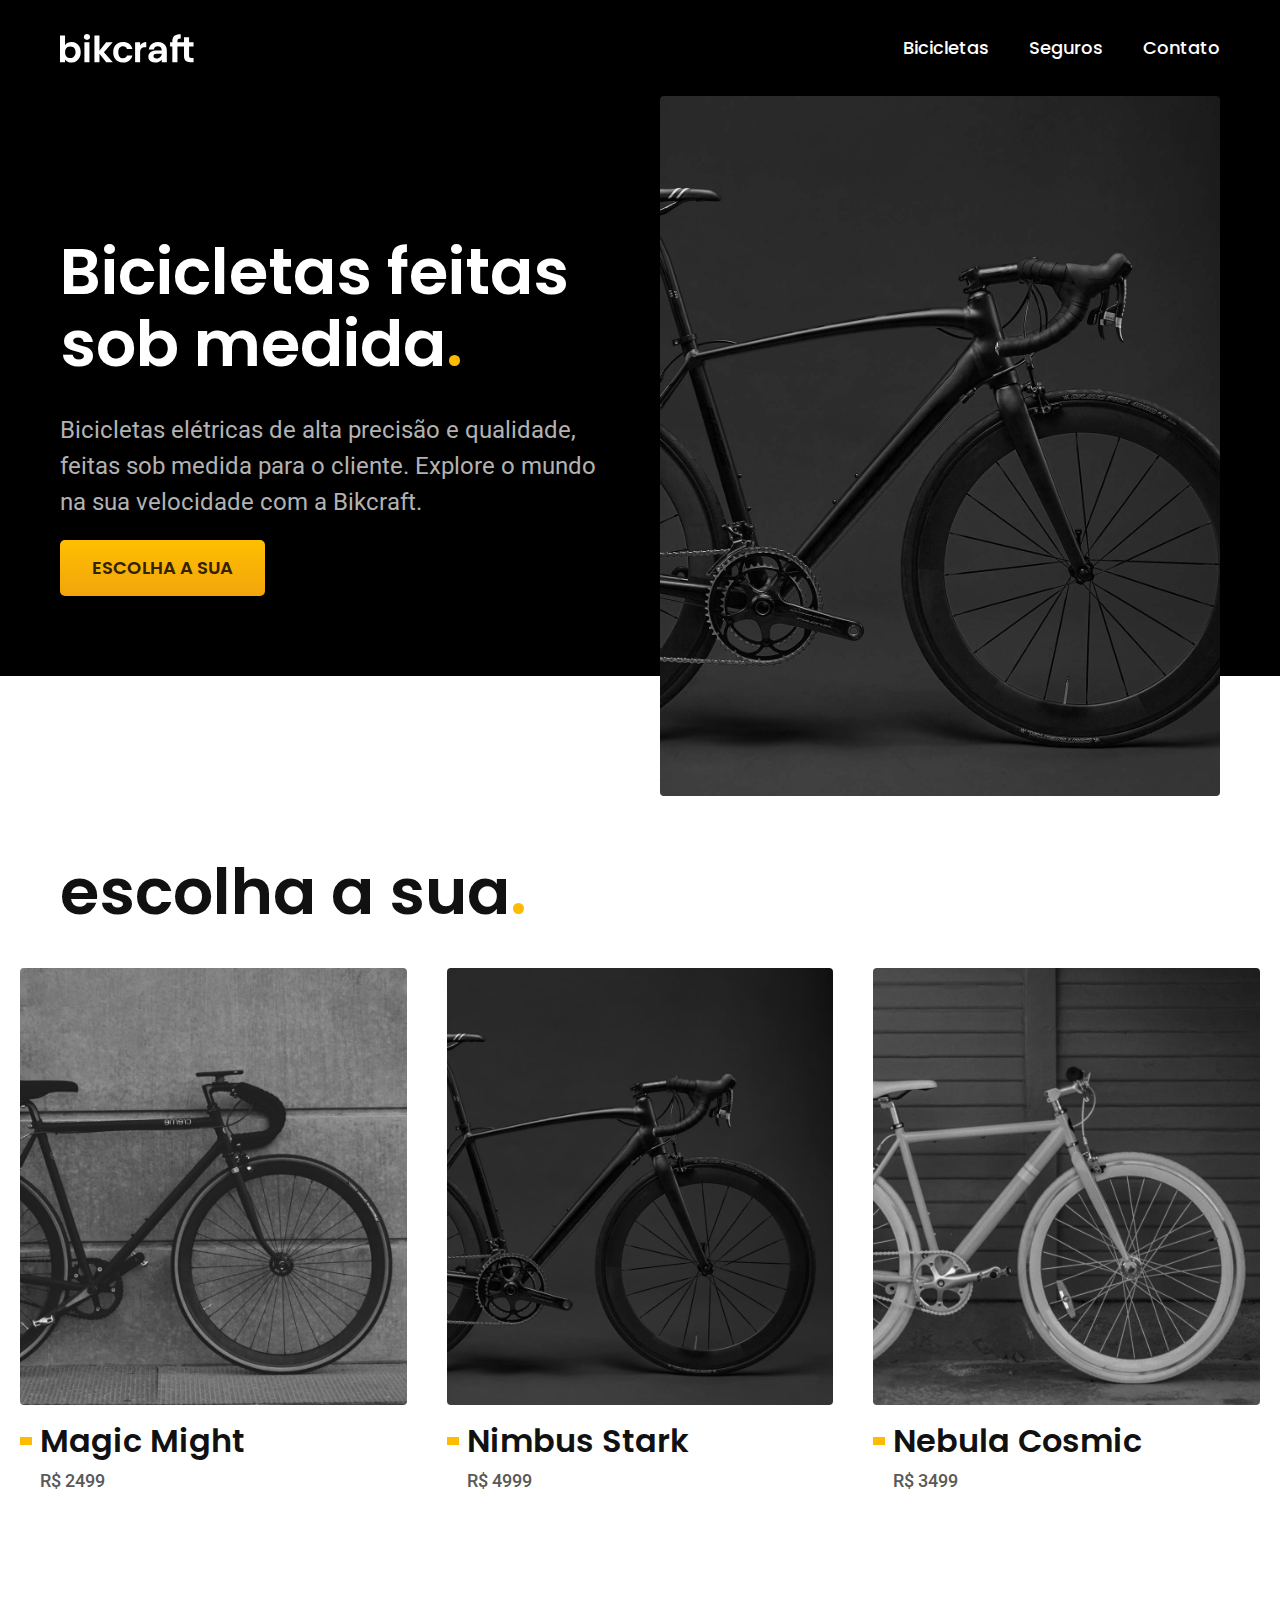
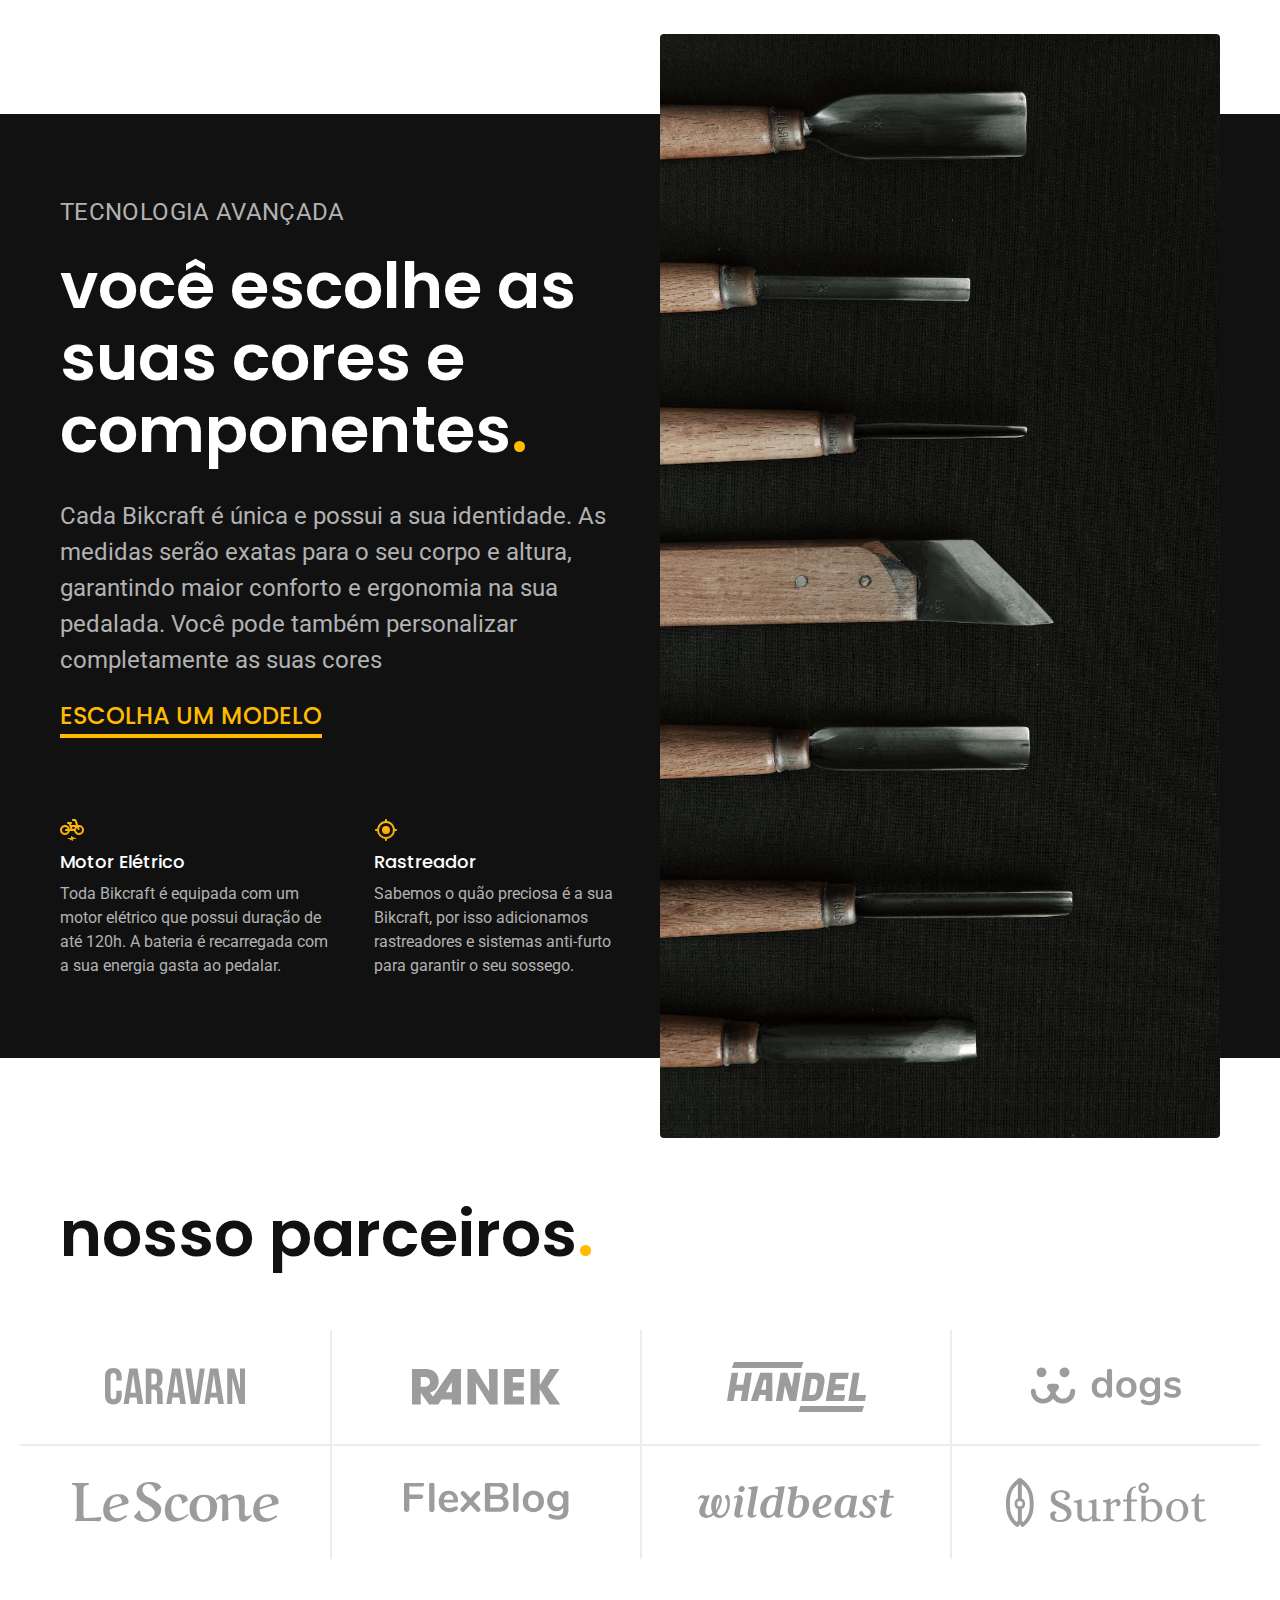
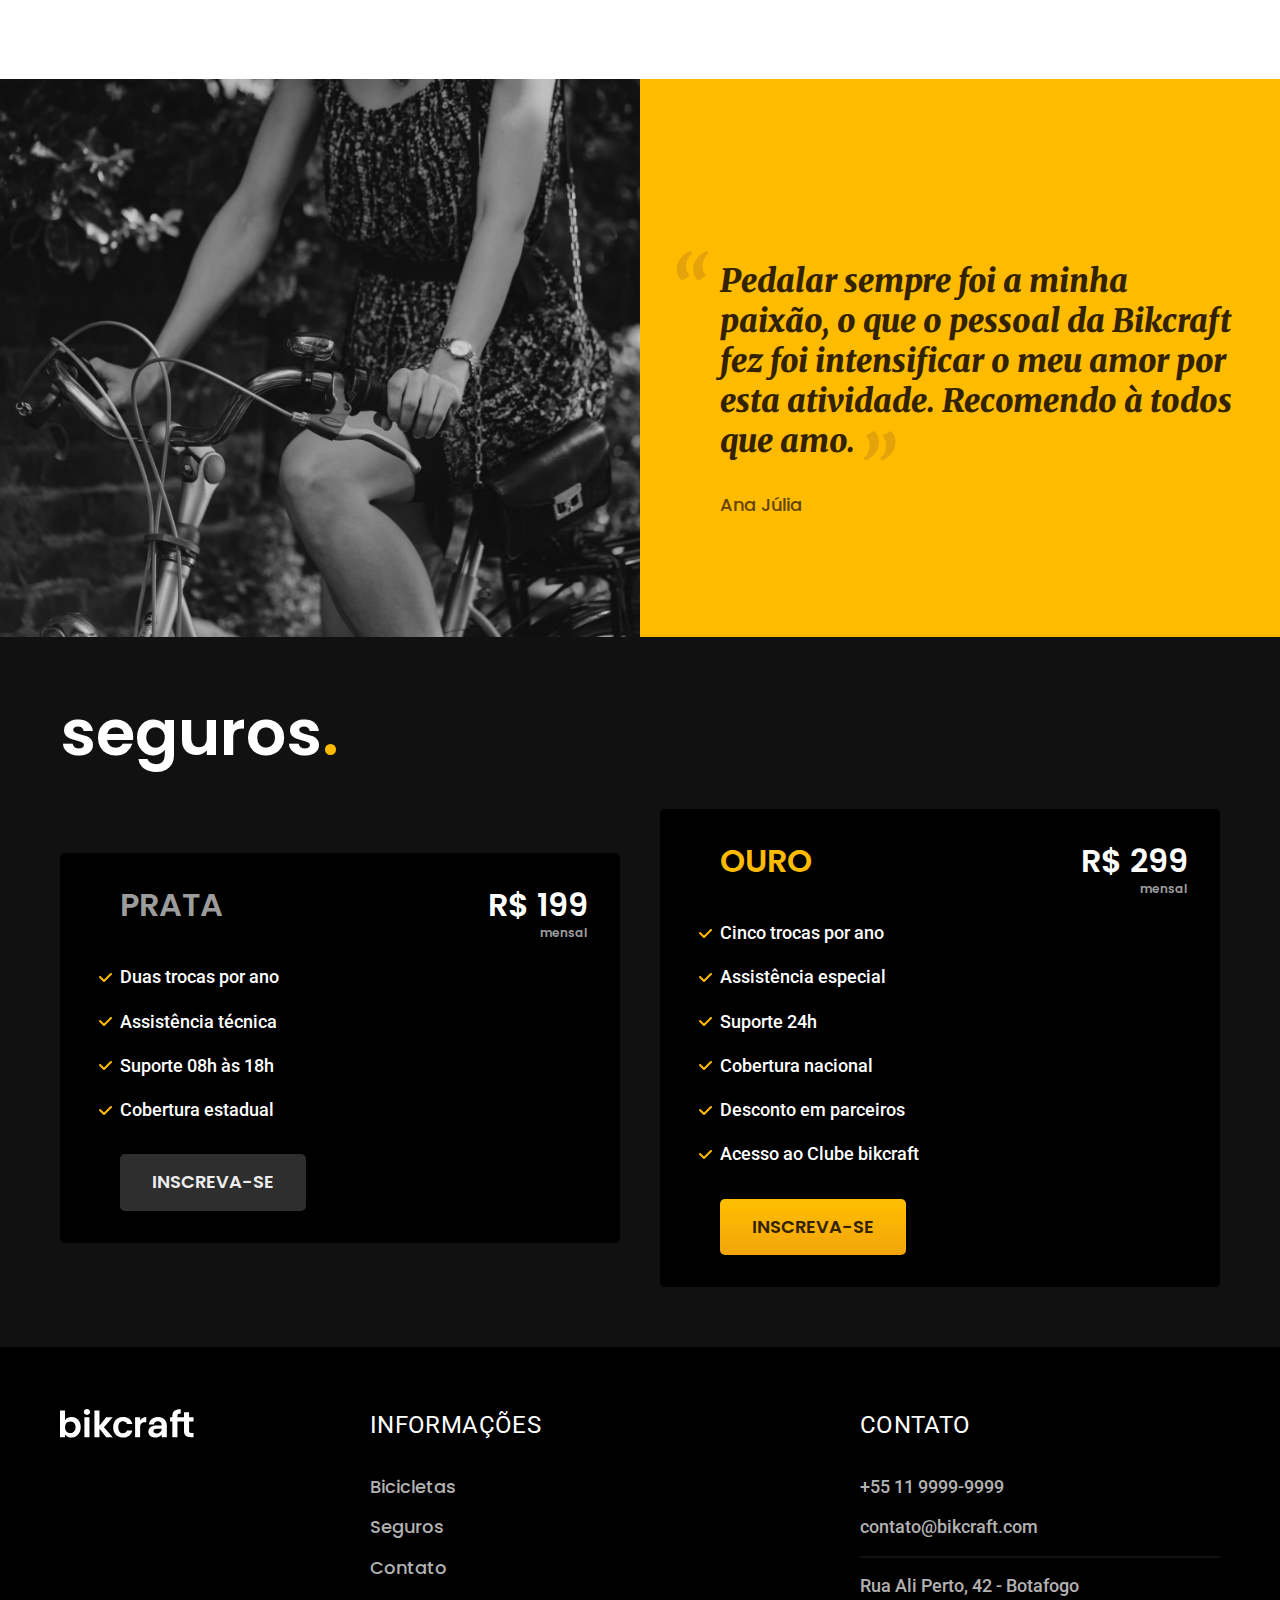
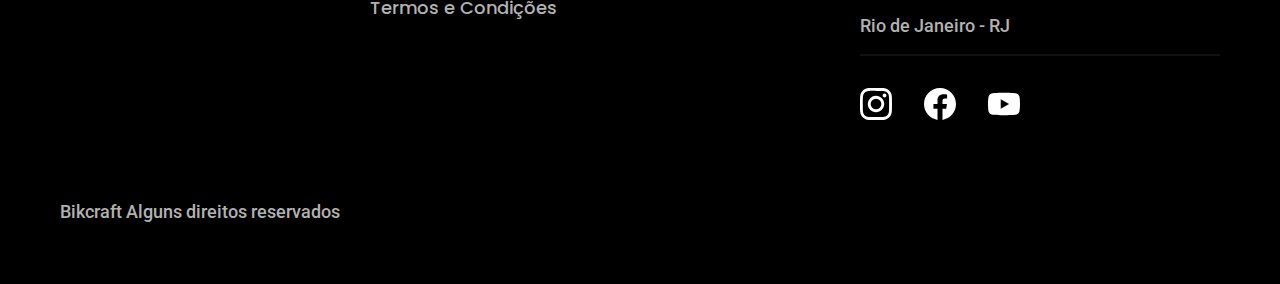
==== index.html @ 2ec8304d "Inserção landing page termos e folha de estilo termos" ====
<!DOCTYPE html>
<html lang="pt-br">

  <head>
    <meta charset="UTF-8" />
    <meta http-equiv="X-UA-Compatible" content="IE=edge" />
    <meta name="viewport" content="width=device-width, initial-scale=1.0" />
    <meta
      name="description"
      content="Bicicletas elétricas de alta precisão e qualidade,  feitas sob medida para o cliente. Explore o mundo na sua velocidade com a Bikcraft."
    />
    <link rel="preconnect" href="https://fonts.googleapis.com"/>
    <link rel="preconnect" href="https://fonts.gstatic.com" crossorigin />

    <link href="https://fonts.googleapis.com/css2?family=Merriweather:ital,wght@1,900&family=Poppins:wght@400;600&family=Roboto:wght@400;500&display=swap" rel="stylesheet">
    <link rel="stylesheet" href="./css/style.css" />

    <title>Bikcraft - Bicicletas Elétricas</title>
  </head>

  <body>
    <header class="header-bg">
      <div class="header container">
        <a href="./">
          <img src="./img/bikcraft.svg" alt="Bikcraft" />
        </a>
        <nav aria-label="primaria">
          <ul class="header-menu font-1-m cor-0">
            <li><a href="./bicicletas.html">Bicicletas</a></li>
            <li><a href="./seguros.html">Seguros</a></li>
            <li><a href="./contato.html">Contato</a></li>
          </ul>
        </nav>
      </div>
    </header>

    <main class="introducao-bg">
      <div class="introducao container">
        <div class="introducao-conteudo">
          <h1 class="font-1-xxl cor-0">
            Bicicletas feitas sob medida<span class="cor-p1">.</span>
          </h1>
          <p class="font-2-l cor-5">
            Bicicletas elétricas de alta precisão e qualidade, feitas sob medida
            para o cliente. Explore o mundo na sua velocidade com a Bikcraft.
          </p>
          <a class="botao" href="./bicicleta.html">Escolha a sua</a>
        </div>
        <div class="introducao-imagem">
          <img
            src="./img/fotos/introducao.jpg"
            alt="Bicicleta elétrica preta."
          />
        </div>
      </div>
    </main>

    <article class="bicicletas-lista">
      <h2 class="container font-1-xxl">
        escolha a sua<span class="cor-p1">.</span>
      </h2>

      <ul>
        <li>
          <a href="./bicicletas/magic.html">
            <img src="./img/bicicletas/magic-home.jpg" alt="Bicicleta preta" />
            <h3 class="font-1-xl">Magic Might</h3>
            <span class="font-2-m cor-8">R$ 2499</span>
          </a>
        </li>

        <li>
          <a href="./bicicletas/nimbus.html">
            <img src="./img/bicicletas/nimbus-home.jpg" alt="Bicicleta preta" />
            <h3 class="font-1-xl">Nimbus Stark</h3>
            <span class="font-2-m cor-8">R$ 4999</span>
          </a>
        </li>
        <li>
          <a href="./bicicletas/nebula.html">
            <img src="./img/bicicletas/nebula-home.jpg" alt="Bicicleta preta" />
            <h3 class="font-1-xl">Nebula Cosmic</h3>
            <span class="font-2-m cor-8">R$ 3499</span>
          </a>
        </li>
      </ul>
    </article>

    <article class="tecnologia-bg">
      <div class="tecnologia container">
        <div class="tecnologia-conteudo">

          <span class="font-2-l-b cor-5">Tecnologia Avançada</span>
          <h2 class="font-1-xxl cor-0">
            você escolhe as suas cores e componentes<span class="cor-p1">.</span>
          </h2>
          <p class="font-2-l cor-5">
            Cada Bikcraft é única e possui a sua identidade. As medidas serão
            exatas para o seu corpo e altura, garantindo maior conforto e
            ergonomia na sua pedalada. Você pode também personalizar
            completamente as suas cores
          </p>
          <a class="link" href="./bicicletas.html">Escolha um modelo</a>


          <div class="tecnologia-vantagens">

            <div>
              <img src="./img/icones/eletrica.svg" alt="" />
              <h3 class="font-1-m cor-0">Motor Elétrico</h3>
              <p class="font-2-s cor-5">
                Toda Bikcraft é equipada com um motor elétrico que possui duração
                de até 120h. A bateria é recarregada com a sua energia gasta ao
                pedalar.
              </p>
            </div>

            <div>
              <img src="./img/icones/rastreador.svg" alt="" />
              <h3 class="font-1-m cor-0">Rastreador</h3>
              <p class="font-2-s cor-5">
                Sabemos o quão preciosa é a sua Bikcraft, por isso adicionamos
                rastreadores e sistemas anti-furto para garantir o seu sossego.
              </p>
            </div>

          </div>
        </div>
        
        <div class="tecnologia-imagem">
          <img src="./img/fotos/tecnologia.jpg" alt="" />
        </div>
      
    </article>

    <section class="parceiros" aria-label="Nossos Parceiros">
      <h2 class="container font-1-xxl">nosso parceiros<span class="cor-p1">.</span></h2>

      <ul>
        <li><img src="./img/parceiros/caravan.svg" alt="Caravan"></li>
        <li><img src="./img/parceiros/ranek.svg" alt="ranek"></li>
        <li><img src="./img/parceiros/handel.svg" alt="handel"></li>
        <li><img src="./img/parceiros/dogs.svg" alt="dogs"></li>
        <li><img src="./img/parceiros/lescone.svg" alt="lescone"></li>
        <li><img src="./img/parceiros/flexblog.svg" alt="flexblog"></li>
        <li><img src="./img/parceiros/wildbeast.svg" alt="wildbeast"></li>
        <li><img src="./img/parceiros/surfbot.svg" alt="suftbot"></li>
      </ul>
    </section>

    <section class="depoimento" aria-label="Depoimento">
      <div>
        <img src="./img/fotos/depoimento.jpg" alt="Pessoa pedalando uma bicicleta Bikcraft">
      </div>
      <div class="depoimento-conteudo">
        <blockquote class="font-1-xl cor-p5">
          <p>Pedalar sempre foi a minha paixão, o que o pessoal da Bikcraft fez foi intensificar o meu amor por esta atividade. Recomendo à todos que amo.
          </p>
        </blockquote>
        <span class="font-1-m-b cor-p4">Ana Júlia</span>
      </div>
    </section>

    <article class="seguros-bg">
      <div class="seguros container">
        <h2 class="font-1-xxl cor-0">seguros<span class="cor-p1">.</span></h2>
        <div class="seguros-item">
          <h3 class="font-1-xl cor-6">PRATA</h3>
          <span class="font-1-xl cor-0">R$ 199 <span class="font-1-xs cor-6">mensal</span></span>
          <ul class="font-2-m cor-0">
            <li>Duas trocas por ano</li>
            <li>Assistência técnica</li>
            <li>Suporte 08h às 18h</li>
            <li>Cobertura estadual</li>
          </ul>
          <a class="botao secundario" href="./orcamento.html">Inscreva-se</a>
        </div>

        <div class="seguros-item">
          <h3 class="font-1-xl cor-p1">OURO</h3>
          <span class="font-1-xl cor-0">R$ 299 <span class="font-1-xs cor-6">mensal</span></span>
          <ul class="font-2-m cor-0">
            <li>Cinco trocas por ano</li>
            <li>Assistência especial</li>
            <li>Suporte 24h</li>
            <li>Cobertura nacional</li>
            <li>Desconto em parceiros</li>
            <li>Acesso ao Clube bikcraft</li>
          </ul>
          <a class="botao" href="./orcamento.html">Inscreva-se</a>
        </div>
      </div>
    </article>

    <footer class="footer-bg">
      <div class="footer container">
        <img src="./img/bikcraft.svg" alt="bikcraft">
        <div class="footer-informacoes">
          <h3 class="font-2-l-b cor-0">Informações</h3>
          <nav>
            <ul class="font-1-m cor-5">
              <li><a href="./bicicletas.html">Bicicletas</a></li>
              <li><a href="./seguros.html">Seguros</a></li>
              <li><a href="./contato.html">Contato</a></li>
              <li><a href="./termos.html">Termos e Condições</a></li>
            </ul>
          </nav>
        </div>
        <div class="footer-contato">
          <h3 class="font-2-l-b cor-0">Contato</h3>
          <ul class="font-2-m cor-5">
            <li><a href="tel:+2199999999">+55 11 9999-9999</a></li>

            <li><a href="mailto:contato@bikcraft.com">contato@bikcraft.com</a></li>
            <li>Rua Ali Perto, 42 - Botafogo </li>
            <li>Rio de Janeiro - RJ</li>
          </ul>
          <div class="footer-redes">
            <a href="./*">
              <img src="./img/redes/instagram.svg" alt="Instagram">
            </a>
            <a href="./*">
              <img src="./img/redes/facebook.svg" alt="Facebook">
            </a>
            <a href="./*">
              <img src="./img/redes/youtube.svg" alt="YouTube">
            </a>
          </div>
        </div>
        <p class="footer-copy font-2-m cor-5">Bikcraft Alguns direitos reservados</p>
      </div>
    </footer>

  </body>
</html>
---- css/style.css ----
/* Global */
@import "./global/global.css";
@import "./global/header.css";
@import "./global/footer.css";

/* Home */
@import "./home/introducao.css";
@import "./home/tecnologia.css";
@import "./home/parceiros.css";
@import " ./home/depoimento.css";

/* Utilidades */
@import "./utilidades/componentes.css";
@import "./utilidades/tipografia.css";
@import "./utilidades/cores.css";

/* Bicicletas */
@import "./bicicletas/bicicletas-lista.css";

/* Seguros */
@import "./seguros/seguros.css";

/* Termos */
@import "./termos/termos.css";
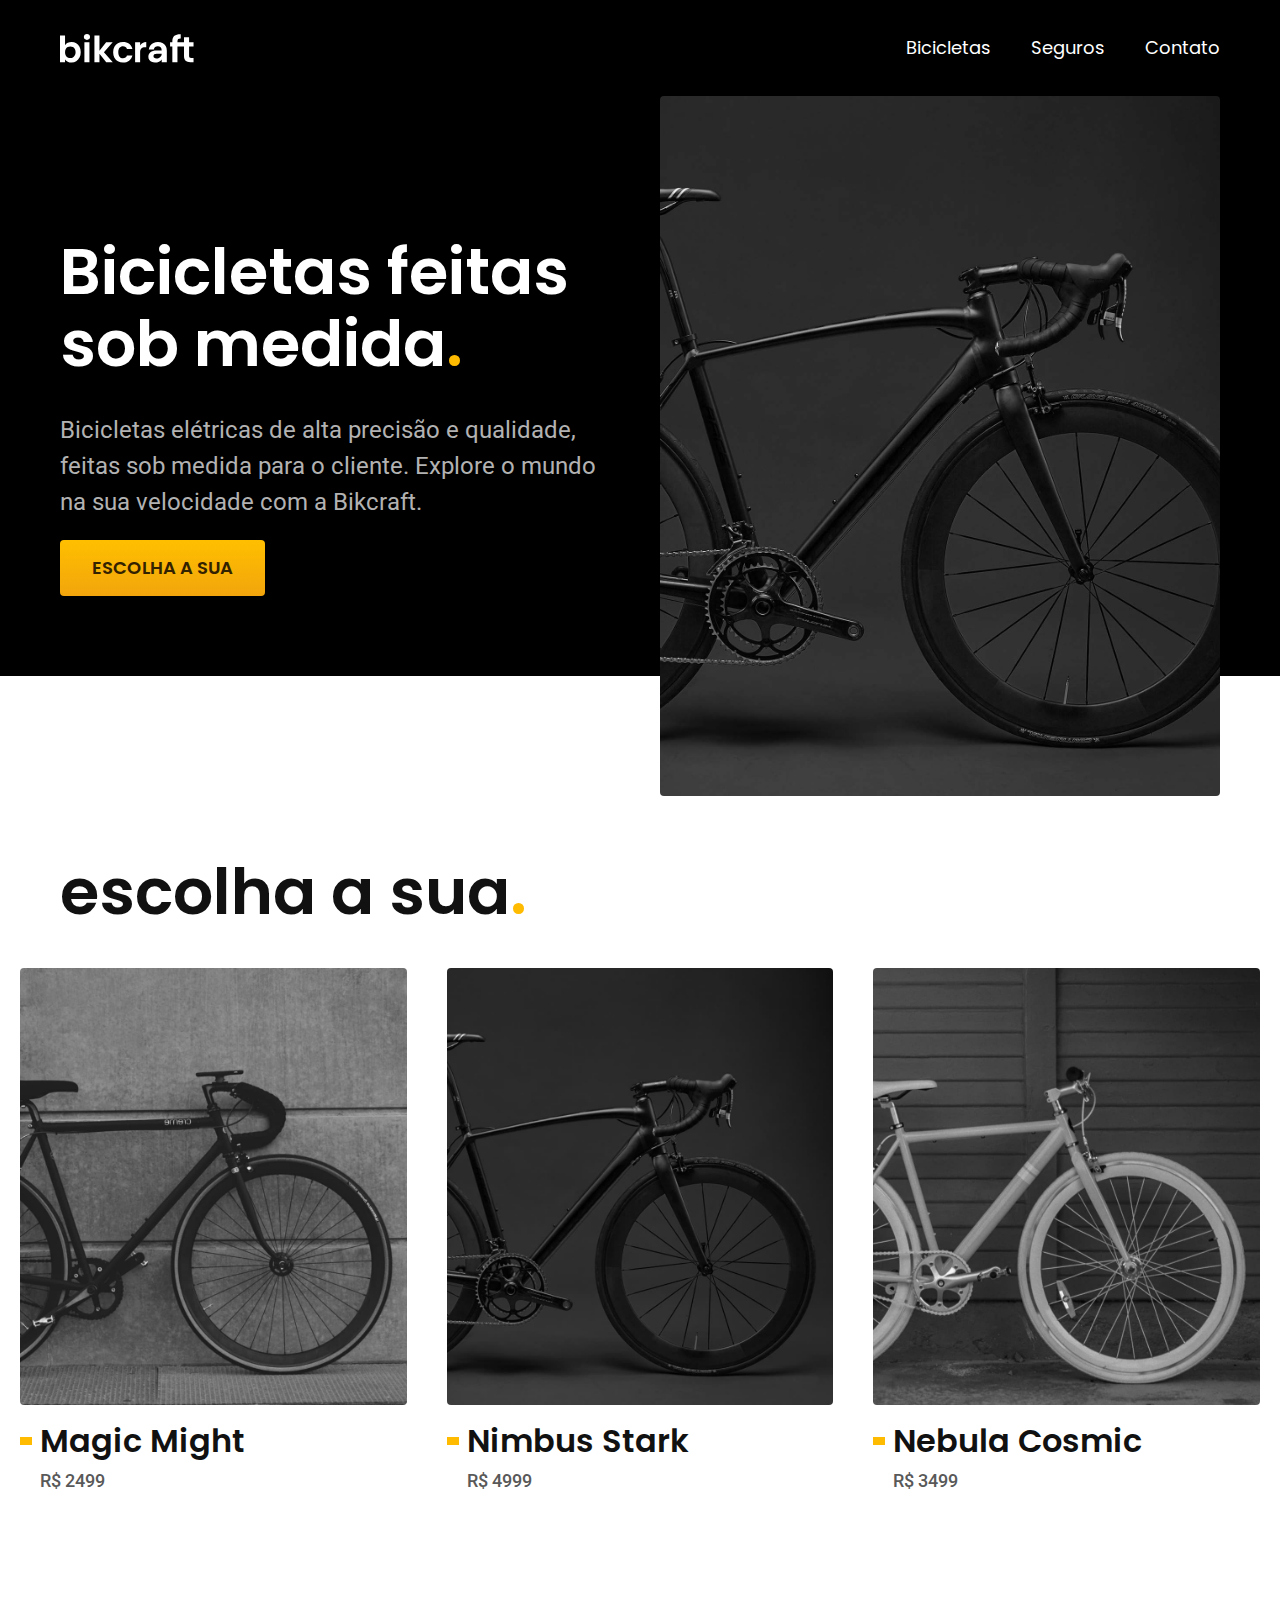
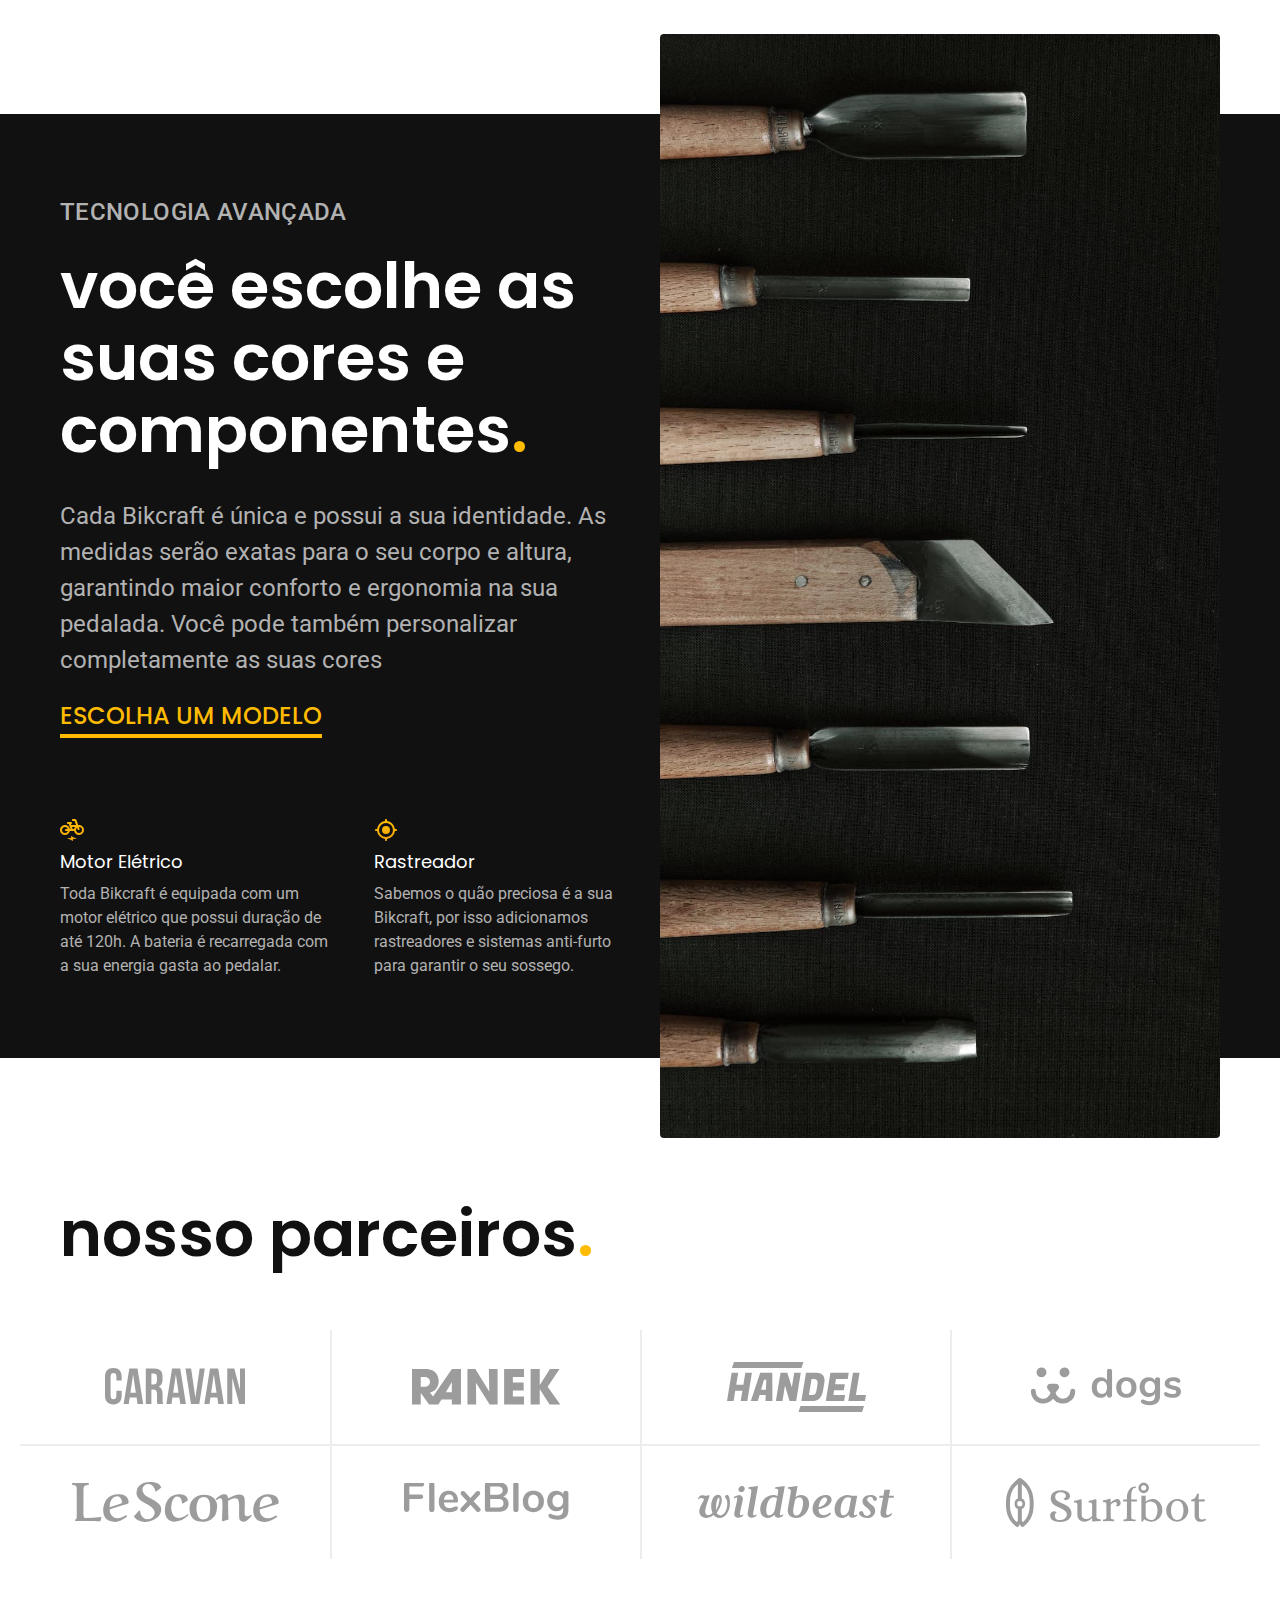
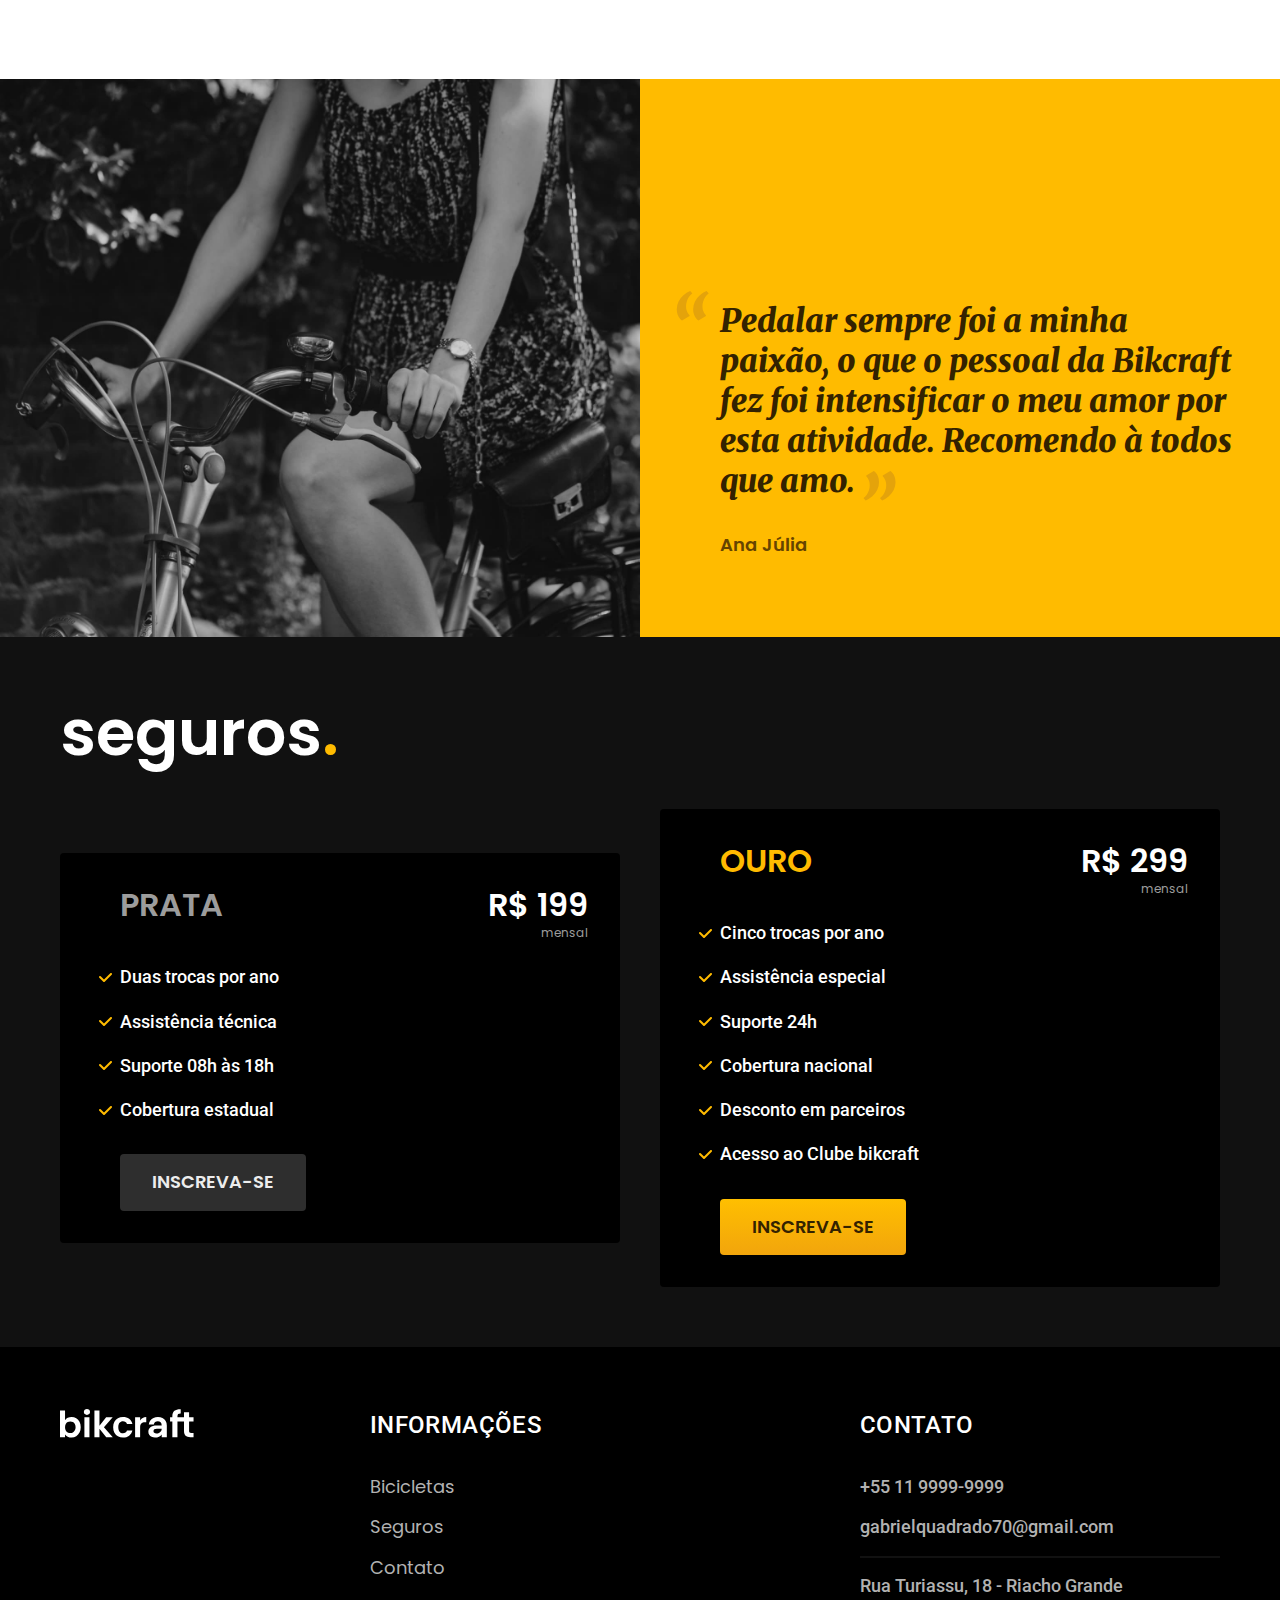
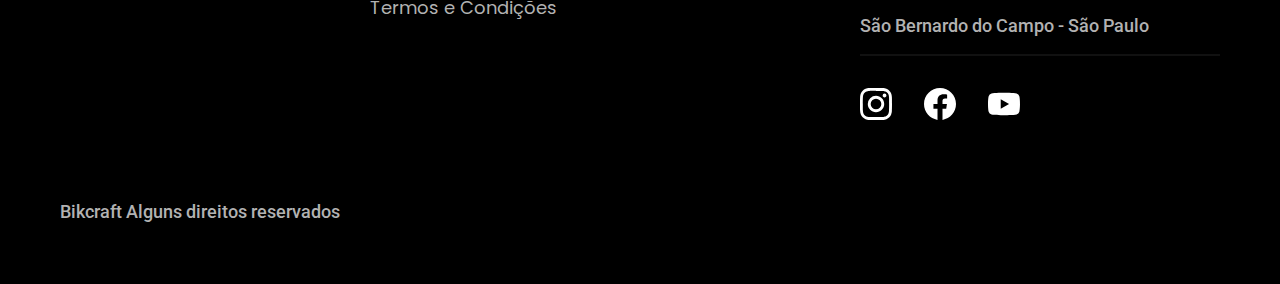
==== commit 9b413d1f: "Adicionado landing page de orcamento + modificação do endereço alocado no footer de cada pagina" ====
--- a/index.html
+++ b/index.html
@@ -13,7 +13,7 @@
     <link rel="preconnect" href="https://fonts.gstatic.com" crossorigin />
 
     <link href="https://fonts.googleapis.com/css2?family=Merriweather:ital,wght@1,900&family=Poppins:wght@400;600&family=Roboto:wght@400;500&display=swap" rel="stylesheet">
-    <link rel="stylesheet" href="./css/style.css" />
+    <link rel="stylesheet" href="../css/style.css" />
 
     <title>Bikcraft - Bicicletas Elétricas</title>
   </head>
@@ -21,14 +21,14 @@
   <body>
     <header class="header-bg">
       <div class="header container">
-        <a href="./">
-          <img src="./img/bikcraft.svg" alt="Bikcraft" />
+        <a href="../">
+          <img src="../img/bikcraft.svg" alt="Bikcraft" />
         </a>
         <nav aria-label="primaria">
           <ul class="header-menu font-1-m cor-0">
-            <li><a href="./bicicletas.html">Bicicletas</a></li>
-            <li><a href="./seguros.html">Seguros</a></li>
-            <li><a href="./contato.html">Contato</a></li>
+            <li><a href="../bicicletas.html">Bicicletas</a></li>
+            <li><a href="../seguros.html">Seguros</a></li>
+            <li><a href="../contato.html">Contato</a></li>
           </ul>
         </nav>
       </div>
@@ -44,11 +44,11 @@
             Bicicletas elétricas de alta precisão e qualidade, feitas sob medida
             para o cliente. Explore o mundo na sua velocidade com a Bikcraft.
           </p>
-          <a class="botao" href="./bicicleta.html">Escolha a sua</a>
+          <a class="botao" href="../bicicletas.html">Escolha a sua</a>
         </div>
         <div class="introducao-imagem">
           <img
-            src="./img/fotos/introducao.jpg"
+            src="../img/fotos/introducao.jpg"
             alt="Bicicleta elétrica preta."
           />
         </div>
@@ -62,23 +62,23 @@
 
       <ul>
         <li>
-          <a href="./bicicletas/magic.html">
-            <img src="./img/bicicletas/magic-home.jpg" alt="Bicicleta preta" />
+          <a href="../bicicletas/magic.html">
+            <img src="../img/bicicletas/magic-home.jpg" alt="Bicicleta preta" />
             <h3 class="font-1-xl">Magic Might</h3>
             <span class="font-2-m cor-8">R$ 2499</span>
           </a>
         </li>
 
         <li>
-          <a href="./bicicletas/nimbus.html">
-            <img src="./img/bicicletas/nimbus-home.jpg" alt="Bicicleta preta" />
+          <a href="../bicicletas/nimbus.html">
+            <img src="../img/bicicletas/nimbus-home.jpg" alt="Bicicleta preta" />
             <h3 class="font-1-xl">Nimbus Stark</h3>
             <span class="font-2-m cor-8">R$ 4999</span>
           </a>
         </li>
         <li>
-          <a href="./bicicletas/nebula.html">
-            <img src="./img/bicicletas/nebula-home.jpg" alt="Bicicleta preta" />
+          <a href="../bicicletas/nebula.html">
+            <img src="../img/bicicletas/nebula-home.jpg" alt="Bicicleta preta" />
             <h3 class="font-1-xl">Nebula Cosmic</h3>
             <span class="font-2-m cor-8">R$ 3499</span>
           </a>
@@ -100,13 +100,13 @@
             ergonomia na sua pedalada. Você pode também personalizar
             completamente as suas cores
           </p>
-          <a class="link" href="./bicicletas.html">Escolha um modelo</a>
+          <a class="link" href="../bicicletas.html">Escolha um modelo</a>
 
 
           <div class="tecnologia-vantagens">
 
             <div>
-              <img src="./img/icones/eletrica.svg" alt="" />
+              <img src="../img/icones/eletrica.svg" alt="" />
               <h3 class="font-1-m cor-0">Motor Elétrico</h3>
               <p class="font-2-s cor-5">
                 Toda Bikcraft é equipada com um motor elétrico que possui duração
@@ -116,7 +116,7 @@
             </div>
 
             <div>
-              <img src="./img/icones/rastreador.svg" alt="" />
+              <img src="../img/icones/rastreador.svg" alt="" />
               <h3 class="font-1-m cor-0">Rastreador</h3>
               <p class="font-2-s cor-5">
                 Sabemos o quão preciosa é a sua Bikcraft, por isso adicionamos
@@ -128,7 +128,7 @@
         </div>
         
         <div class="tecnologia-imagem">
-          <img src="./img/fotos/tecnologia.jpg" alt="" />
+          <img src="../img/fotos/tecnologia.jpg" alt="" />
         </div>
       
     </article>
@@ -137,20 +137,20 @@
       <h2 class="container font-1-xxl">nosso parceiros<span class="cor-p1">.</span></h2>
 
       <ul>
-        <li><img src="./img/parceiros/caravan.svg" alt="Caravan"></li>
-        <li><img src="./img/parceiros/ranek.svg" alt="ranek"></li>
-        <li><img src="./img/parceiros/handel.svg" alt="handel"></li>
-        <li><img src="./img/parceiros/dogs.svg" alt="dogs"></li>
-        <li><img src="./img/parceiros/lescone.svg" alt="lescone"></li>
-        <li><img src="./img/parceiros/flexblog.svg" alt="flexblog"></li>
-        <li><img src="./img/parceiros/wildbeast.svg" alt="wildbeast"></li>
-        <li><img src="./img/parceiros/surfbot.svg" alt="suftbot"></li>
+        <li><img src="../img/parceiros/caravan.svg" alt="Caravan"></li>
+        <li><img src="../img/parceiros/ranek.svg" alt="ranek"></li>
+        <li><img src="../img/parceiros/handel.svg" alt="handel"></li>
+        <li><img src="../img/parceiros/dogs.svg" alt="dogs"></li>
+        <li><img src="../img/parceiros/lescone.svg" alt="lescone"></li>
+        <li><img src="../img/parceiros/flexblog.svg" alt="flexblog"></li>
+        <li><img src="../img/parceiros/wildbeast.svg" alt="wildbeast"></li>
+        <li><img src="../img/parceiros/surfbot.svg" alt="suftbot"></li>
       </ul>
     </section>
 
     <section class="depoimento" aria-label="Depoimento">
       <div>
-        <img src="./img/fotos/depoimento.jpg" alt="Pessoa pedalando uma bicicleta Bikcraft">
+        <img src="../img/fotos/depoimento.jpg" alt="Pessoa pedalando uma bicicleta Bikcraft">
       </div>
       <div class="depoimento-conteudo">
         <blockquote class="font-1-xl cor-p5">
@@ -173,7 +173,7 @@
             <li>Suporte 08h às 18h</li>
             <li>Cobertura estadual</li>
           </ul>
-          <a class="botao secundario" href="./orcamento.html">Inscreva-se</a>
+          <a class="botao secundario" href="../orcamento.html">Inscreva-se</a>
         </div>
 
         <div class="seguros-item">
@@ -187,22 +187,22 @@
             <li>Desconto em parceiros</li>
             <li>Acesso ao Clube bikcraft</li>
           </ul>
-          <a class="botao" href="./orcamento.html">Inscreva-se</a>
+          <a class="botao" href="../orcamento.html">Inscreva-se</a>
         </div>
       </div>
     </article>
 
     <footer class="footer-bg">
       <div class="footer container">
-        <img src="./img/bikcraft.svg" alt="bikcraft">
+        <img src="../img/bikcraft.svg" alt="bikcraft">
         <div class="footer-informacoes">
           <h3 class="font-2-l-b cor-0">Informações</h3>
           <nav>
             <ul class="font-1-m cor-5">
-              <li><a href="./bicicletas.html">Bicicletas</a></li>
-              <li><a href="./seguros.html">Seguros</a></li>
-              <li><a href="./contato.html">Contato</a></li>
-              <li><a href="./termos.html">Termos e Condições</a></li>
+              <li><a href="../bicicletas.html">Bicicletas</a></li>
+              <li><a href="../seguros.html">Seguros</a></li>
+              <li><a href="../contato.html">Contato</a></li>
+              <li><a href="../termos.html">Termos e Condições</a></li>
             </ul>
           </nav>
         </div>
@@ -211,19 +211,21 @@
           <ul class="font-2-m cor-5">
             <li><a href="tel:+2199999999">+55 11 9999-9999</a></li>
 
-            <li><a href="mailto:contato@bikcraft.com">contato@bikcraft.com</a></li>
-            <li>Rua Ali Perto, 42 - Botafogo </li>
-            <li>Rio de Janeiro - RJ</li>
+            <li><a href="mailto:contato@bikcraft.com"
+              >gabrielquadrado70@gmail.com</a
+            ></li>
+            <li>Rua Turiassu, 18 - Riacho Grande</li>
+            <li>São Bernardo do Campo - São Paulo</li>
           </ul>
           <div class="footer-redes">
-            <a href="./*">
-              <img src="./img/redes/instagram.svg" alt="Instagram">
+            <a href="../*">
+              <img src="../img/redes/instagram.svg" alt="Instagram">
             </a>
-            <a href="./*">
-              <img src="./img/redes/facebook.svg" alt="Facebook">
+            <a href="../*">
+              <img src="../img/redes/facebook.svg" alt="Facebook">
             </a>
-            <a href="./*">
-              <img src="./img/redes/youtube.svg" alt="YouTube">
+            <a href="../*">
+              <img src="../img/redes/youtube.svg" alt="YouTube">
             </a>
           </div>
         </div>
--- a/css/style.css
+++ b/css/style.css
@@ -1,24 +1,39 @@
-/* Global */
-@import "./global/global.css";
-@import "./global/header.css";
-@import "./global/footer.css";
-
-/* Home */
-@import "./home/introducao.css";
-@import "./home/tecnologia.css";
-@import "./home/parceiros.css";
-@import " ./home/depoimento.css";
-
-/* Utilidades */
-@import "./utilidades/componentes.css";
-@import "./utilidades/tipografia.css";
-@import "./utilidades/cores.css";
-
-/* Bicicletas */
-@import "./bicicletas/bicicletas-lista.css";
-
-/* Seguros */
-@import "./seguros/seguros.css";
-
-/* Termos */
-@import "./termos/termos.css";
+@import "./global/global.css";
+@import "./utilidades/tipografia.css";
+@import "./utilidades/cores.css";
+
+@import "./global/header.css";
+@import "./global/footer.css";
+
+/* Utilidades */
+@import "./utilidades/componentes.css";
+@import "./utilidades/formulario.css";
+
+/* Home */
+@import "./home/introducao.css";
+@import "./home/tecnologia.css";
+@import "./home/parceiros.css";
+@import "./home/depoimento.css";
+
+/* Bicicletas */
+@import "./bicicletas/bicicletas-lista.css";
+@import "./bicicletas/bicicletas.css";
+
+/* Bicicleta */
+@import "./bicicleta/bicicleta.css";
+@import "./bicicleta/seguro.css";
+
+/* Seguros */
+@import "./seguros/seguros.css";
+@import "./seguros/vantagens.css";
+@import "./seguros/perguntas.css";
+
+/* Contato */
+@import "./contato/contato.css";
+@import "./contato/lojas.css";
+
+/* Comtato */
+@import "./orcamento/orcamento.css";
+
+/* Termos */
+@import "./termos/termos.css";
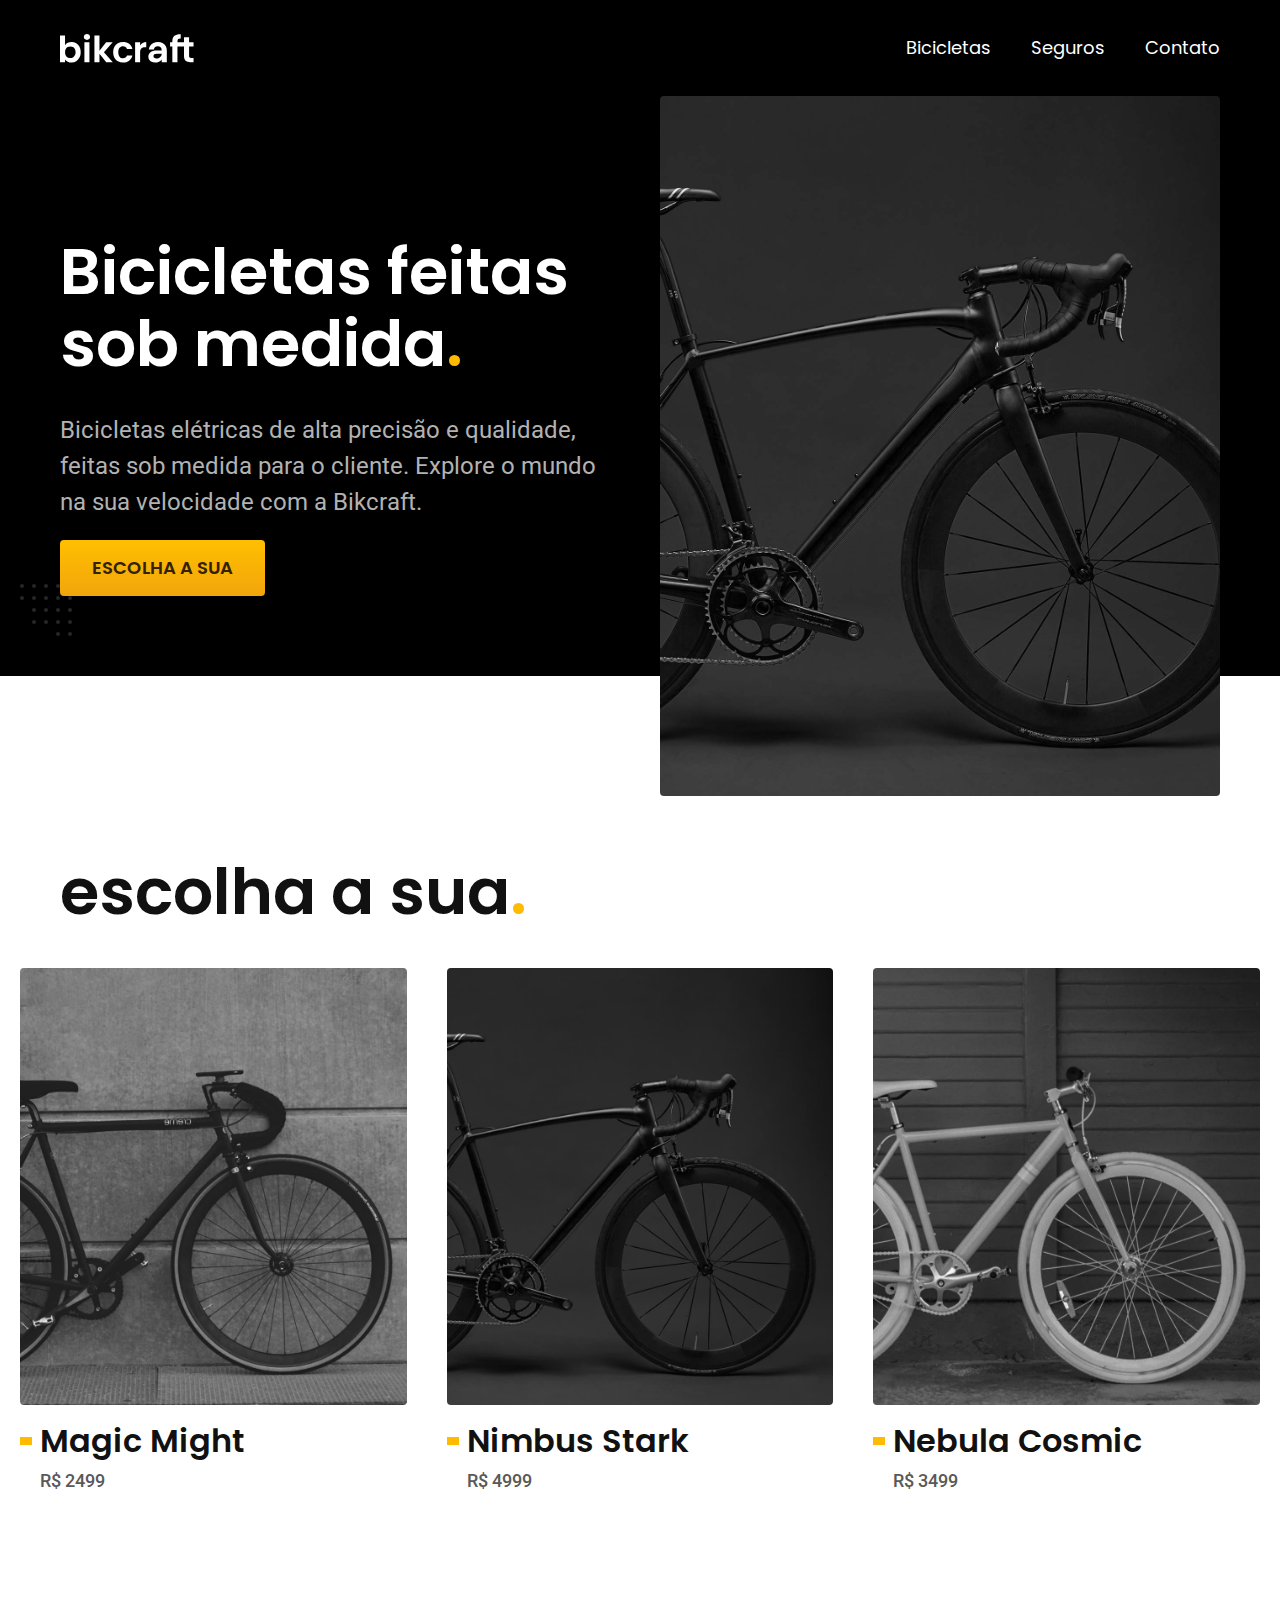
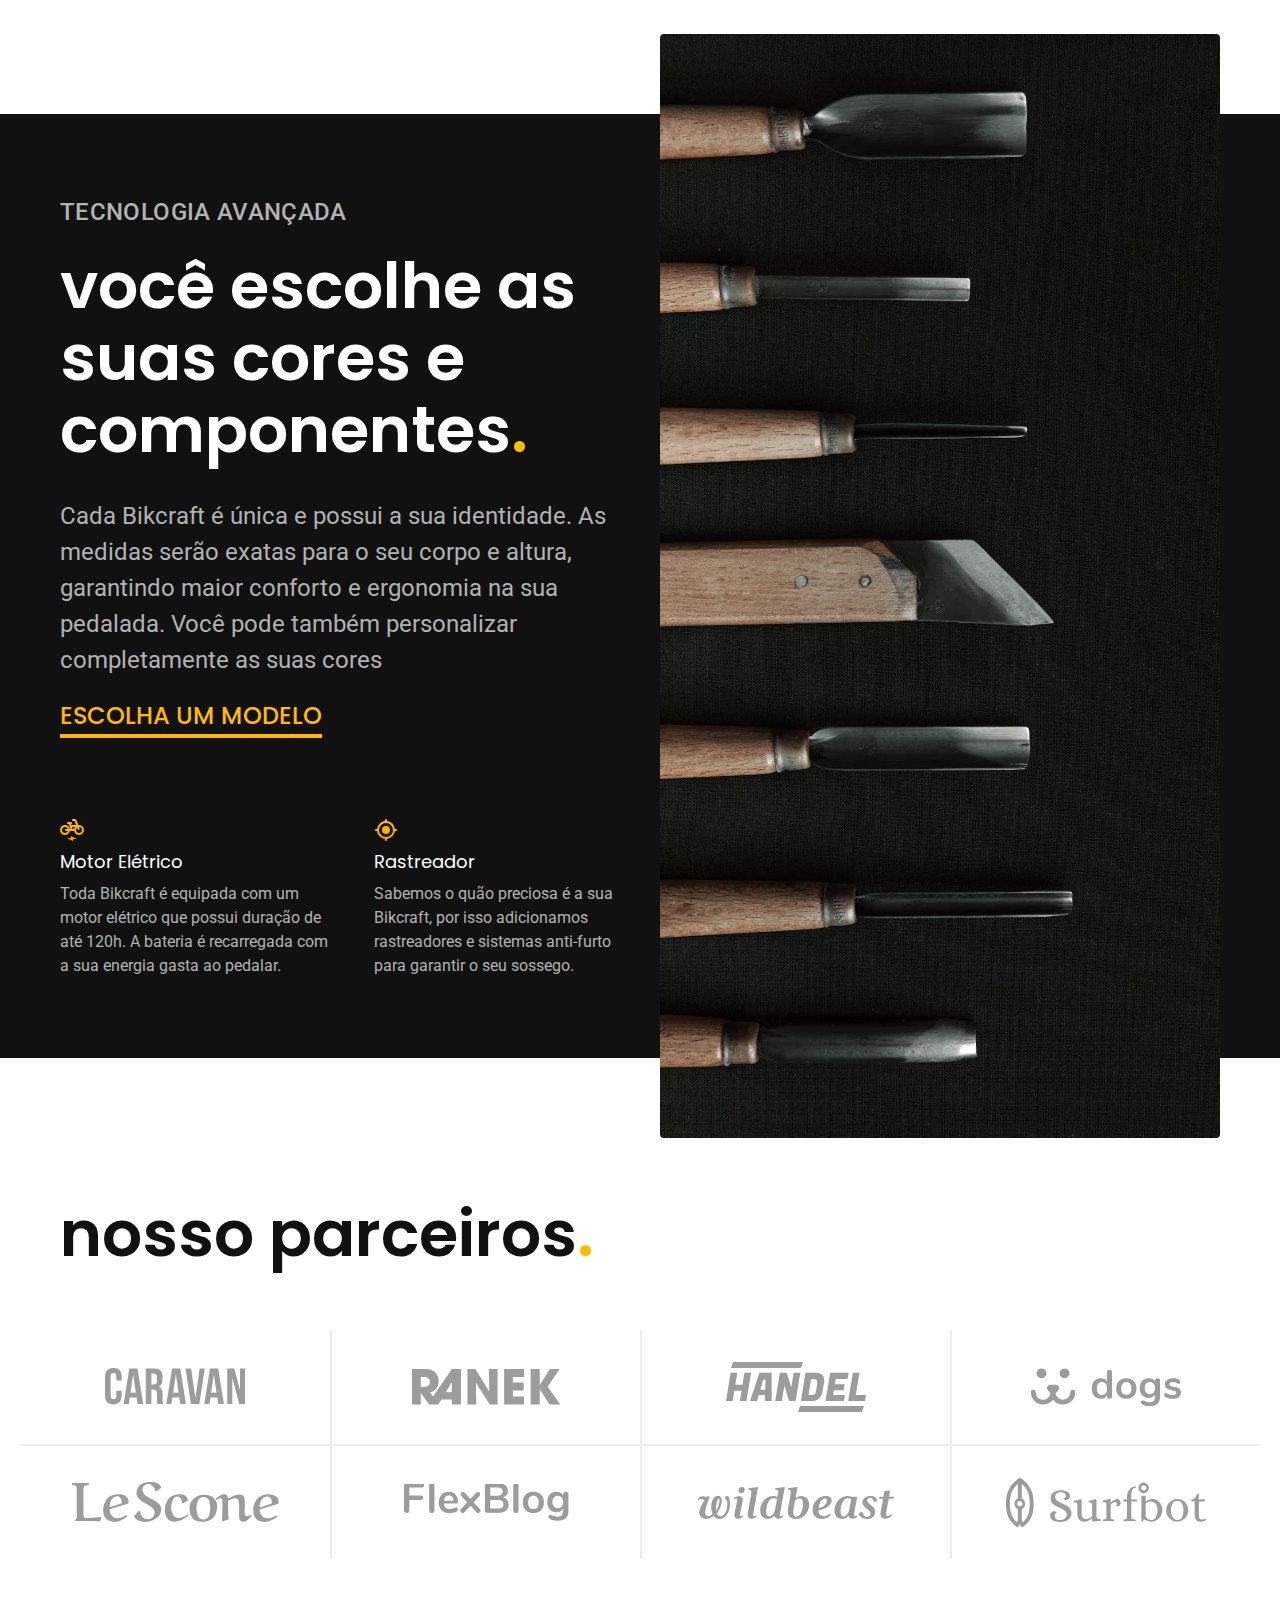
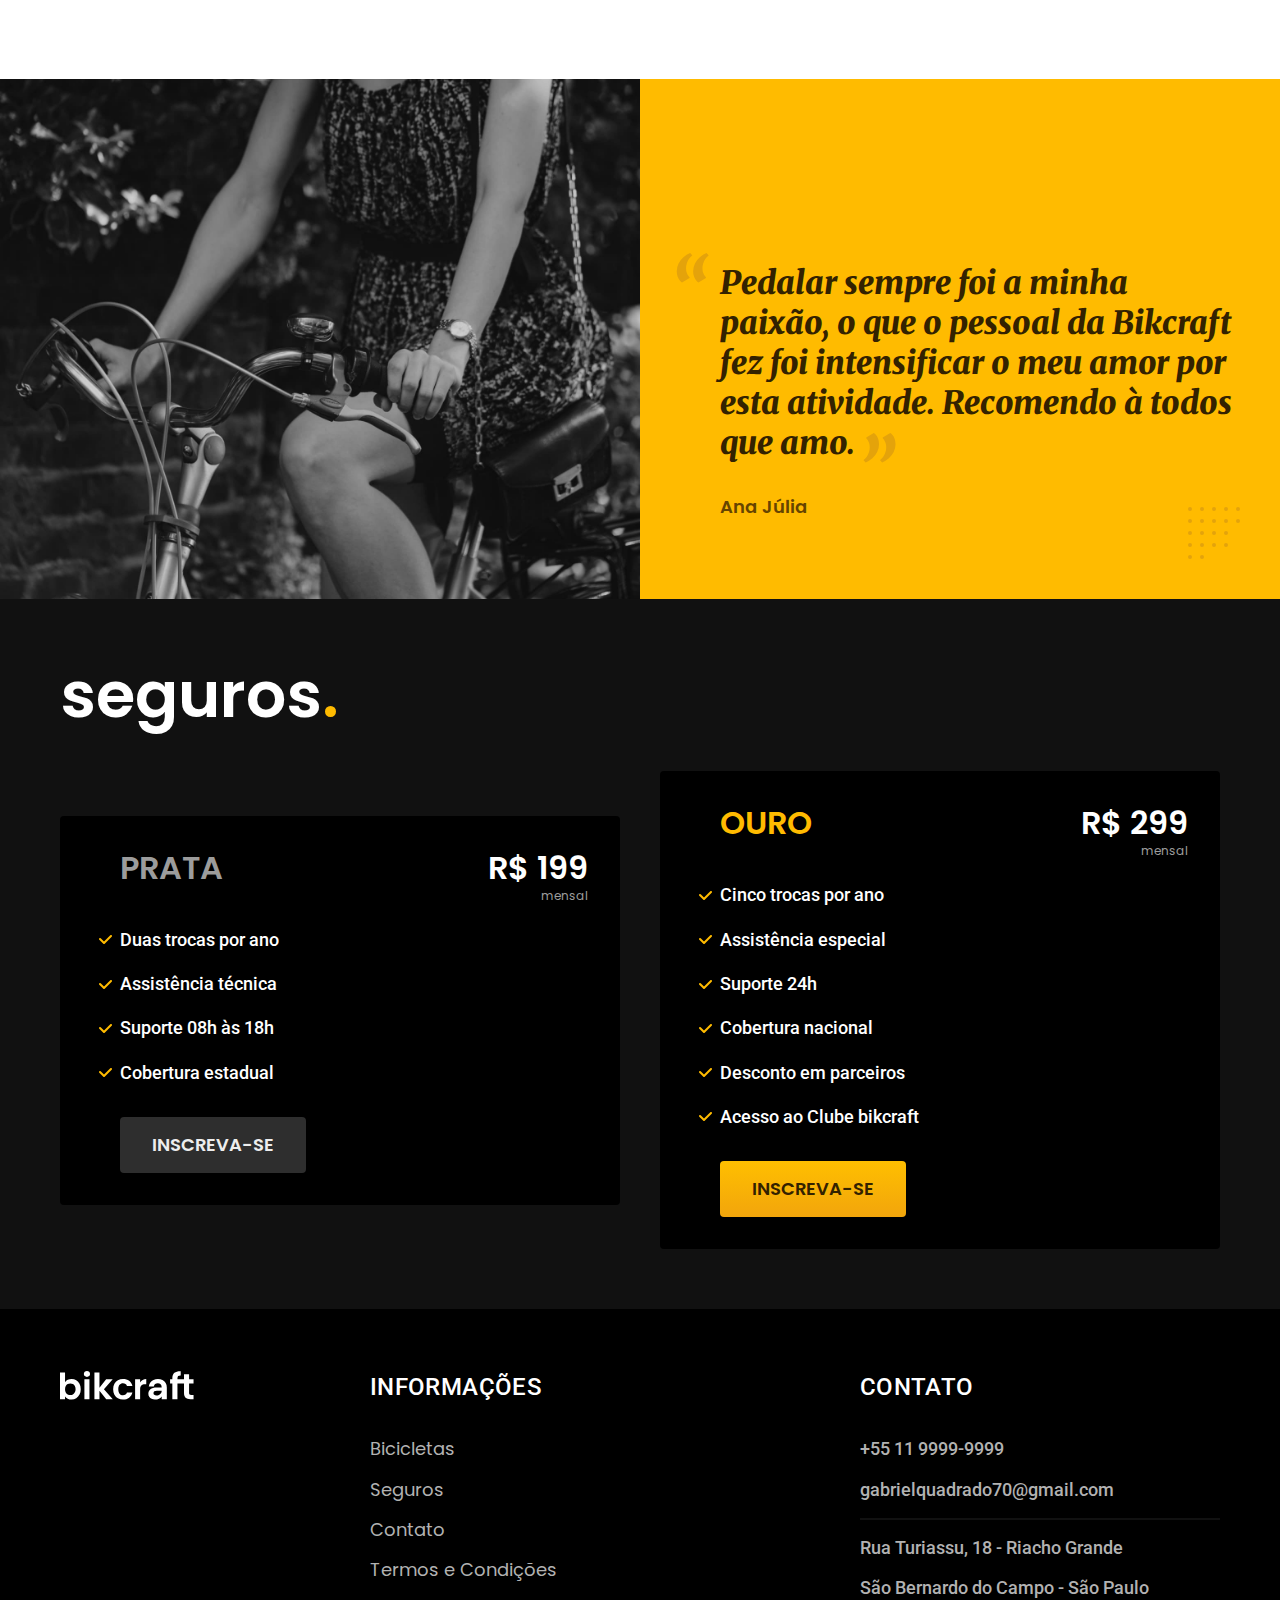
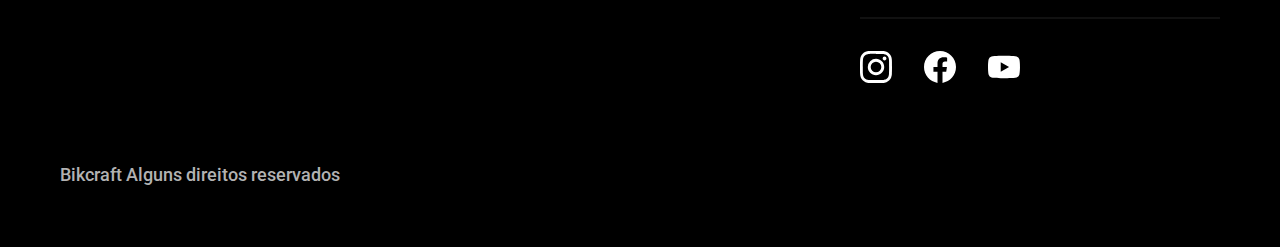
==== commit b876d3c2: "Otimização para desempenho lighthouse" ====
--- a/index.html
+++ b/index.html
@@ -13,6 +13,8 @@
     <link rel="preconnect" href="https://fonts.gstatic.com" crossorigin />
 
     <link href="https://fonts.googleapis.com/css2?family=Merriweather:ital,wght@1,900&family=Poppins:wght@400;600&family=Roboto:wght@400;500&display=swap" rel="stylesheet">
+
+    <link rel="preload" href="./css/style.css" as="style">
     <link rel="stylesheet" href="../css/style.css" />
 
     <title>Bikcraft - Bicicletas Elétricas</title>
@@ -22,7 +24,7 @@
     <header class="header-bg">
       <div class="header container">
         <a href="../">
-          <img src="../img/bikcraft.svg" alt="Bikcraft" />
+          <img src="../img/bikcraft.svg" width="136" height="32" alt="Bikcraft" />
         </a>
         <nav aria-label="primaria">
           <ul class="header-menu font-1-m cor-0">
@@ -46,12 +48,16 @@
           </p>
           <a class="botao" href="../bicicletas.html">Escolha a sua</a>
         </div>
-        <div class="introducao-imagem">
-          <img
-            src="../img/fotos/introducao.jpg"
-            alt="Bicicleta elétrica preta."
-          />
-        </div>
+
+          <picture>
+            <source media="(max-width: 800px)" srcset="../img/bicicletas/nimbus.jpg">
+            <img
+              src="../img/fotos/introducao.jpg" width="1280" height="1600"
+              alt="Bicicleta elétrica preta."
+            />
+          </picture> 
+
+
       </div>
     </main>
 
@@ -63,7 +69,7 @@
       <ul>
         <li>
           <a href="../bicicletas/magic.html">
-            <img src="../img/bicicletas/magic-home.jpg" alt="Bicicleta preta" />
+            <img src="../img/bicicletas/magic-home.jpg" width="920" height="1040"  alt="Bicicleta preta" />
             <h3 class="font-1-xl">Magic Might</h3>
             <span class="font-2-m cor-8">R$ 2499</span>
           </a>
@@ -71,14 +77,14 @@
 
         <li>
           <a href="../bicicletas/nimbus.html">
-            <img src="../img/bicicletas/nimbus-home.jpg" alt="Bicicleta preta" />
+            <img src="../img/bicicletas/nimbus-home.jpg" width="920" height="1040"  alt="Bicicleta preta" />
             <h3 class="font-1-xl">Nimbus Stark</h3>
             <span class="font-2-m cor-8">R$ 4999</span>
           </a>
         </li>
         <li>
           <a href="../bicicletas/nebula.html">
-            <img src="../img/bicicletas/nebula-home.jpg" alt="Bicicleta preta" />
+            <img src="../img/bicicletas/nebula-home.jpg" width="920" height="1040"  alt="Bicicleta preta" />
             <h3 class="font-1-xl">Nebula Cosmic</h3>
             <span class="font-2-m cor-8">R$ 3499</span>
           </a>
@@ -106,7 +112,7 @@
           <div class="tecnologia-vantagens">
 
             <div>
-              <img src="../img/icones/eletrica.svg" alt="" />
+              <img src="../img/icones/eletrica.svg" width="24" height="24" alt="" />
               <h3 class="font-1-m cor-0">Motor Elétrico</h3>
               <p class="font-2-s cor-5">
                 Toda Bikcraft é equipada com um motor elétrico que possui duração
@@ -116,7 +122,7 @@
             </div>
 
             <div>
-              <img src="../img/icones/rastreador.svg" alt="" />
+              <img src="../img/icones/rastreador.svg" alt="" width="24" height="24"/>
               <h3 class="font-1-m cor-0">Rastreador</h3>
               <p class="font-2-s cor-5">
                 Sabemos o quão preciosa é a sua Bikcraft, por isso adicionamos
@@ -128,8 +134,8 @@
         </div>
         
         <div class="tecnologia-imagem">
-          <img src="../img/fotos/tecnologia.jpg" alt="" />
-        </div>
+          <img src="../img/fotos/tecnologia.jpg" width="1200" height="1900" alt="" />
+        </div> 
       
     </article>
 
@@ -137,20 +143,20 @@
       <h2 class="container font-1-xxl">nosso parceiros<span class="cor-p1">.</span></h2>
 
       <ul>
-        <li><img src="../img/parceiros/caravan.svg" alt="Caravan"></li>
-        <li><img src="../img/parceiros/ranek.svg" alt="ranek"></li>
-        <li><img src="../img/parceiros/handel.svg" alt="handel"></li>
-        <li><img src="../img/parceiros/dogs.svg" alt="dogs"></li>
-        <li><img src="../img/parceiros/lescone.svg" alt="lescone"></li>
-        <li><img src="../img/parceiros/flexblog.svg" alt="flexblog"></li>
-        <li><img src="../img/parceiros/wildbeast.svg" alt="wildbeast"></li>
-        <li><img src="../img/parceiros/surfbot.svg" alt="suftbot"></li>
+        <li><img src="../img/parceiros/caravan.svg" width="140" height="38" alt="Caravan"></li>
+        <li><img src="../img/parceiros/ranek.svg" width="149" height="36" alt="ranek"></li>
+        <li><img src="../img/parceiros/handel.svg" width="140" height="50" alt="handel"></li>
+        <li><img src="../img/parceiros/dogs.svg" width="152" height="39" alt="dogs"></li>
+        <li><img src="../img/parceiros/lescone.svg" width="208" height="41" alt="lescone"></li>
+        <li><img src="../img/parceiros/flexblog.svg" width="165" height="38" alt="flexblog"></li>
+        <li><img src="../img/parceiros/wildbeast.svg" width="196" height="34" alt="wildbeast"></li>
+        <li><img src="../img/parceiros/surfbot.svg" width="200" height="49" alt="suftbot"></li>
       </ul>
     </section>
 
     <section class="depoimento" aria-label="Depoimento">
       <div>
-        <img src="../img/fotos/depoimento.jpg" alt="Pessoa pedalando uma bicicleta Bikcraft">
+        <img src="../img/fotos/depoimento.jpg" width="1560" height="1360"  alt="Pessoa pedalando uma bicicleta Bikcraft">
       </div>
       <div class="depoimento-conteudo">
         <blockquote class="font-1-xl cor-p5">
@@ -194,7 +200,7 @@
 
     <footer class="footer-bg">
       <div class="footer container">
-        <img src="../img/bikcraft.svg" alt="bikcraft">
+        <img src="../img/bikcraft.svg" width="136" height="32"  alt="bikcraft">
         <div class="footer-informacoes">
           <h3 class="font-2-l-b cor-0">Informações</h3>
           <nav>
@@ -219,13 +225,13 @@
           </ul>
           <div class="footer-redes">
             <a href="../*">
-              <img src="../img/redes/instagram.svg" alt="Instagram">
+              <img src="../img/redes/instagram.svg" width="32" height="32"  alt="Instagram">
             </a>
             <a href="../*">
-              <img src="../img/redes/facebook.svg" alt="Facebook">
+              <img src="../img/redes/facebook.svg" width="32" height="32"  alt="Facebook">
             </a>
             <a href="../*">
-              <img src="../img/redes/youtube.svg" alt="YouTube">
+              <img src="../img/redes/youtube.svg" width="32" height="32"  alt="YouTube">
             </a>
           </div>
         </div>
